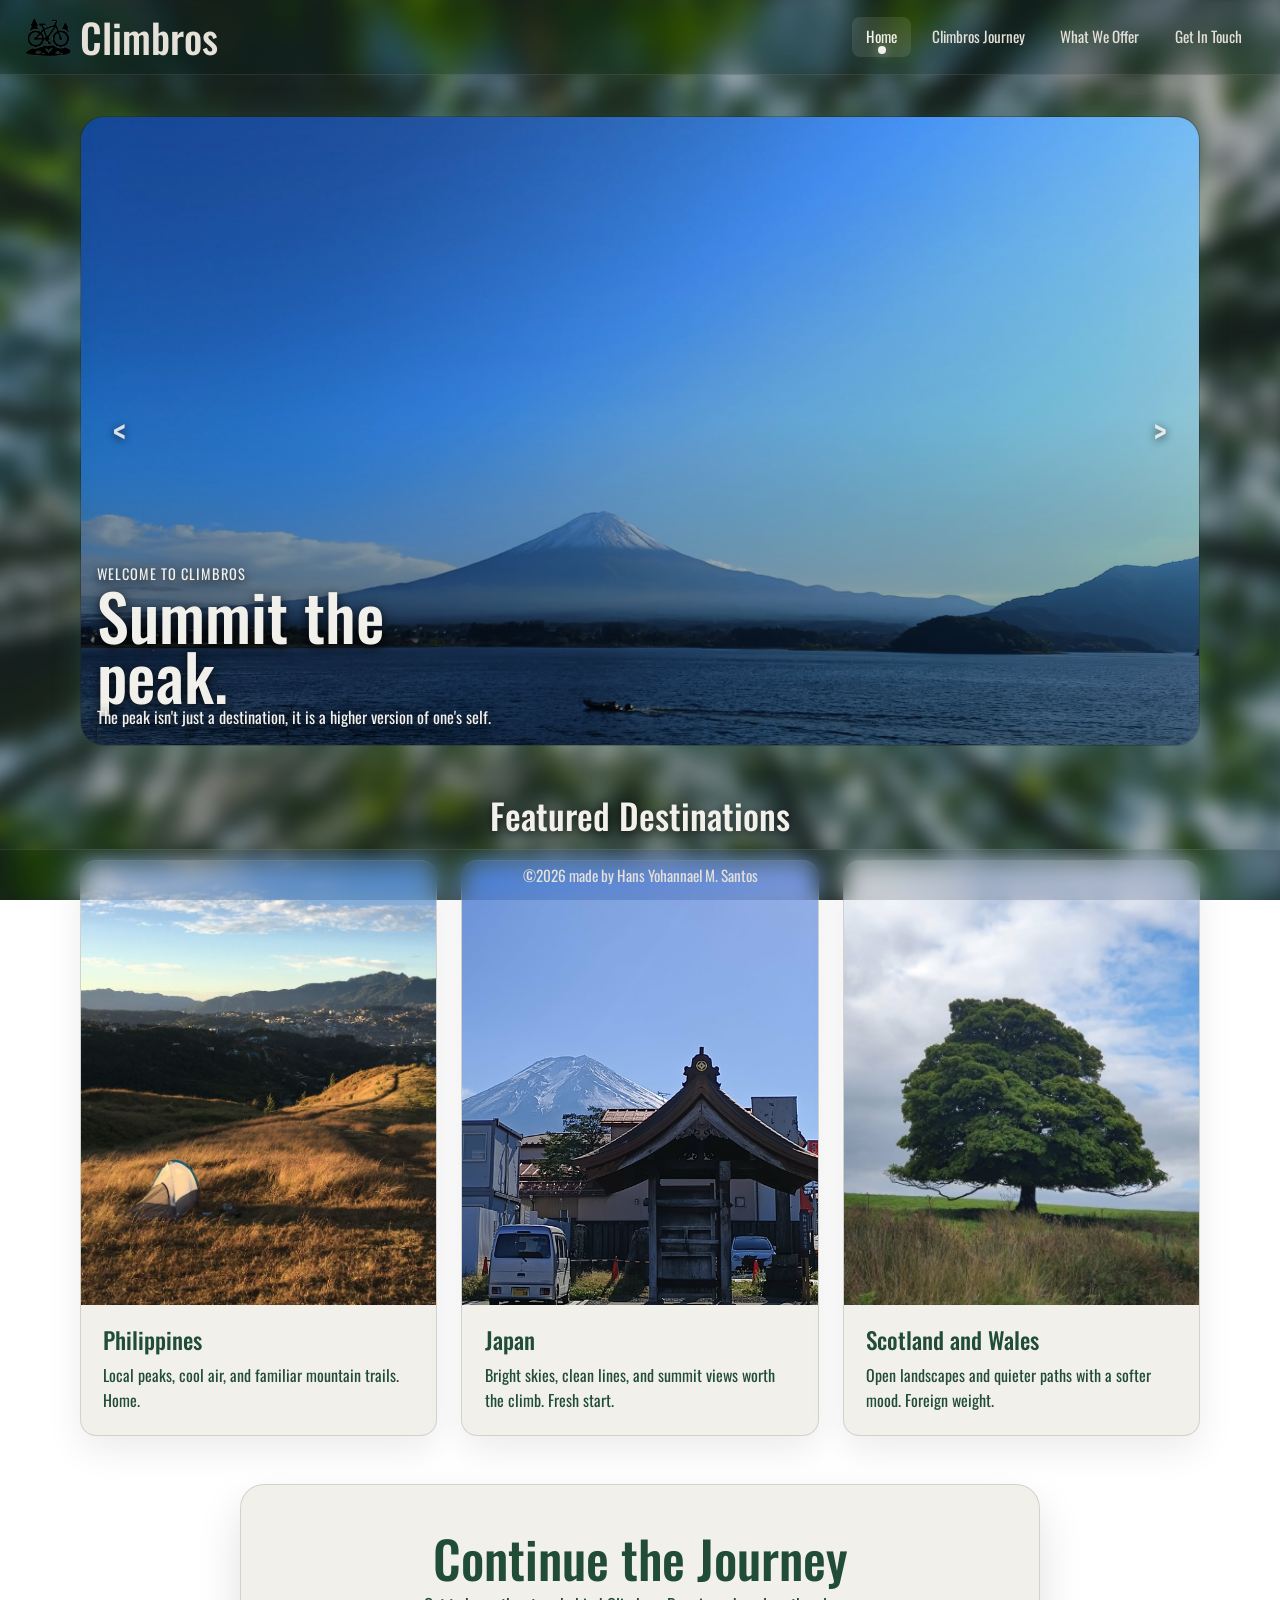
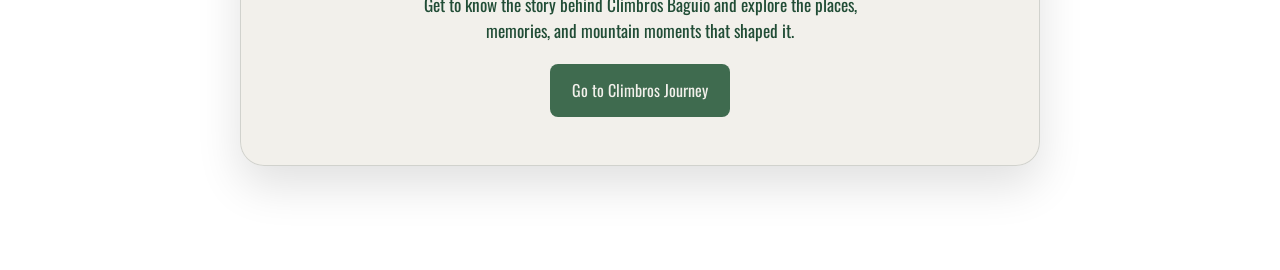
==== index.html @ 43f94ea4 "feat: setup semantic skeleton and directory" ====
<!DOCTYPE html>
<html lang="en">
<head>
  <meta charset="UTF-8">
  <meta name="viewport" content="width=device-width, initial-scale=1.0">
  <title>Climbros | Home</title>
  <link rel="preconnect" href="https://fonts.googleapis.com">
  <link rel="preconnect" href="https://fonts.gstatic.com" crossorigin>
  <link href="https://fonts.googleapis.com/css2?family=Oswald:wght@400;500;600;700&display=swap" rel="stylesheet">
  <link rel="stylesheet" href="https://cdn.jsdelivr.net/npm/bootstrap@5.3.8/dist/css/bootstrap.min.css" integrity="sha384-sRIl4kxILFvY47J16cr9ZwB07vP4J8+LH7qKQnuqkuIAvNWLzeN8tE5YBujZqJLB" crossorigin="anonymous">
  <link rel="stylesheet" href="css/styles.css">
</head>
<body class="page page--home">
  <section class="page-bg" aria-hidden="true"><img src="images/misc/canopy.jpg" alt=""></section>
  <header class="page__header header">
    <section class="header__brand"><img class="header__logo" src="images/logo.png" alt="Climbros Baguio logo"><h1 class="header__title">Climbros</h1></section>
    <nav class="header__nav nav" aria-label="Primary"><ul class="nav__list"><li class="nav__item"><a class="nav__link nav__link--active" href="index.html">Home</a></li><li class="nav__item"><a class="nav__link" href="about.html">Climbros Journey</a></li><li class="nav__item"><a class="nav__link" href="services.html">What We Offer</a></li><li class="nav__item"><a class="nav__link" href="contact.html">Get In Touch</a></li></ul></nav>
  </header>
  <main class="page__main content">
    <section class="hero" role="region" aria-label="Featured slides">
      <section class="css-slider">
        <section class="css-slider__item active"><figure><img src="images/japan done/6.png" alt="Sunrise view"><figcaption><p class="hero__eyebrow">Welcome to Climbros</p><h2 class="hero__title">Summit the peak.</h2><p class="hero__text">The peak isn't just a destination, it is a higher version of one's self.</p></figcaption></figure></section>
        <section class="css-slider__item"><figure><img src="images/europe done/1.png" alt="Grassy trail"><figcaption><h5>Lose your signal, find your senses.</h5></figcaption></figure></section>
        <section class="css-slider__item"><figure><img src="images/cordillera done/1.png" alt="Grassy trail"><figcaption><h5>Clear water, cold air, and the peace you've been searching for.</h5></figcaption></figure></section>
        <section class="css-slider__item"><figure><img src="images/europe done/2.png" alt="Grassy trail"><figcaption><h5>Leave the pavement behind and rediscover what it means to breathe.</h5></figcaption></figure></section>
        <section class="css-slider__item"><figure><img src="images/europe done/4.png" alt="Grassy trail"><figcaption><h5>Some horizons aren't meant to be seen through a screen.</h5></figcaption></figure></section>
        <section class="css-slider__item"><figure><img src="images/europe done/3.png" alt="Grassy trail"><figcaption><h5>Life is better when the only thing above you is the sky.</h5></figcaption></figure></section>
        <section class="css-slider__item"><figure><img src="images/cordillera done/2.png" alt="Grassy trail"><figcaption><h5>Seek yourself.</h5></figcaption></figure></section>
        <section class="css-slider__item"><figure><img src="images/japan done/5.png" alt="Grassy trail"><figcaption><h5>The view is waiting, all you have to do is scroll.</h5></figcaption></figure></section>
        <nav class="css-slider__controls" aria-label="Slide navigation"><button class="css-slider__prev" aria-label="Previous slide">←</button><button class="css-slider__next" aria-label="Next slide">→</button></nav>
      </section>
    </section>
    <section class="section"><h3 class="section__title">Featured Destinations</h3><section class="grid"><article class="card"><figure class="card__figure"><img class="card__image" src="images/cordillera done/camp.jpg" alt="Mount Yangbew peak"></figure><section class="card__body"><h4 class="card__title">Philippines</h4><p class="card__text">Local peaks, cool air, and familiar mountain trails. Home.</p></section></article><article class="card"><figure class="card__figure"><img class="card__image" src="images/japan done/shrine.jpg" alt="Y-shaped trail"></figure><section class="card__body"><h4 class="card__title">Japan</h4><p class="card__text">Bright skies, clean lines, and summit views worth the climb. Fresh start.</p></section></article><article class="card"><figure class="card__figure"><img class="card__image" src="images/europe done/grand tree.jpg" alt="Camping spot"></figure><section class="card__body"><h4 class="card__title">Scotland and Wales</h4><p class="card__text">Open landscapes and quieter paths with a softer mood. Foreign weight.</p></section></article></section></section>
    <section class="home__cta"><section class="home__cta-panel"><h3 class="home__cta-title">Continue the Journey</h3><p class="home__cta-text">Get to know the story behind Climbros Baguio and explore the places, memories, and mountain moments that shaped it.</p><a class="home__cta-link" href="about.html">Go to Climbros Journey</a></section></section>
  </main>
  <footer class="page__footer"><p class="footer__text">©2026 made by Hans Yohannael M. Santos</p></footer>
  <script src="https://cdn.jsdelivr.net/npm/bootstrap@5.3.8/dist/js/bootstrap.bundle.min.js" integrity="sha384-FKyoEForCGlyvwx9Hj09JcYn3nv7wiPVlz7YYwJrWVcXK/BmnVDxM+D2scQbITxI" crossorigin="anonymous"></script>
  <script>
let currentSlide = 0;
const slides = document.querySelectorAll('.css-slider__item');
const prevBtn = document.querySelector('.css-slider__prev');
const nextBtn = document.querySelector('.css-slider__next');
function showSlide(n) { slides[currentSlide].classList.remove('active'); currentSlide = (n + slides.length) % slides.length; slides[currentSlide].classList.add('active'); }
prevBtn?.addEventListener('click', () => showSlide(currentSlide - 1));
nextBtn?.addEventListener('click', () => showSlide(currentSlide + 1));
setInterval(() => showSlide(currentSlide + 1), 5000);
  </script>
</body>
</html>
---- css/styles.css ----
:root {
  --color-primary: #3f6b4f;
  --color-primary-dark: #214d36;
  --color-secondary: #e5e1d8;
  --color-secondary-soft: #f2f0eb;
  --color-neutral-100: #ffffff;
  --color-neutral-200: #f3f3f3;
  --color-neutral-700: #3e4a46;
  --color-neutral-900: #1f2b28;
  --color-primary-yellow: #ffda03;
  --color-accent: #b08d57;
  --color-forest: #214d36;
  --color-moss: #5f7a53;
  --color-fern: #7da37b;

  --space-xs: 0.25rem;
  --space-sm: 0.5rem;
  --space-md: 1rem;
  --space-lg: 1.5rem;
  --space-xl: 2rem;
  --space-2xl: 3rem;
  --space-3xl: 4rem;

  --font-body: "Oswald", sans-serif;
  --font-display: "Oswald", sans-serif;

  --text-sm: 0.95rem;
  --text-md: 1.08rem;
  --text-lg: 1.45rem;
  --text-xl: 2.2rem;
  --text-2xl: 3.4rem;

  --radius-sm: 0.5rem;
  --radius-md: 1rem;
  --radius-lg: 1.5rem;

  --shadow-sm: 0 4px 14px rgba(0, 0, 0, 0.12);
  --shadow-md: 0 10px 24px rgba(0, 0, 0, 0.18);
  --shadow-deep: 0 20px 45px rgba(0, 0, 0, 0.12);

  --header-space: 112px;
  --footer-space: 72px;
}

* { box-sizing: border-box; }
html, body { min-height: 100%; }

body {
  margin: 0;
  font-family: var(--font-body);
  color: var(--color-neutral-900);
  overflow-x: hidden;
  background: transparent;
}

img { max-width: 100%; display: block; }
a { color: inherit; text-decoration: none; }

.page {
  min-height: 100vh;
  display: flex;
  flex-direction: column;
  position: relative;
  z-index: 0;
}

.page-bg {
  position: fixed;
  inset: 0;
  z-index: -1;
  overflow: hidden;
  pointer-events: none;
}

.page-bg img {
  width: 100%;
  height: 100%;
  object-fit: cover;
  filter: blur(10px);
  transform: scale(1.08);
}

.page::after {
  content: "";
  position: fixed;
  inset: 0;
  background: rgba(10, 20, 15, 0.22);
  pointer-events: none;
  z-index: 0;
}

.page__header,
.page__main,
.page__footer {
  position: relative;
  z-index: 1;
}

.page__header {
  position: fixed;
  top: 0;
  left: 0;
  right: 0;
  background: rgba(12, 18, 16, 0.16);
  color: var(--color-secondary);
  padding: 0.7rem 0.8rem;
  backdrop-filter: blur(12px) saturate(150%);
  -webkit-backdrop-filter: blur(12px) saturate(150%);
  border-bottom: 1px solid rgba(229, 225, 216, 0.1);
  z-index: 1001;
}

.header {
  display: flex;
  flex-direction: column;
  gap: 0.75rem;
  align-items: center;
}

.header__brand {
  display: flex;
  align-items: center;
  gap: var(--space-sm);
}

.header__logo {
  width: 48px;
  height: auto;
  object-fit: contain;
}

.header__title {
  margin: 0;
  font-size: clamp(1.8rem, 5vw, 2.5rem);
  line-height: 1;
}

.nav { width: 100%; }

.nav__list {
  list-style: none;
  display: flex;
  flex-wrap: wrap;
  justify-content: center;
  gap: 0.35rem;
  padding: 0;
  margin: 0;
}

.nav__link {
  display: block;
  padding: 0.45rem 0.7rem;
  border-radius: var(--radius-sm);
  color: var(--color-secondary);
  font-size: 0.95rem;
  text-align: center;
  white-space: nowrap;
}

.nav__link:hover,
.nav__link--active {
  color: var(--color-secondary-soft);
  background: rgba(242, 240, 235, 0.1);
}

.nav__link--active {
  position: relative;
}

.nav__link--active::after {
  content: "";
  position: absolute;
  left: 50%;
  bottom: 0.18rem;
  width: 0.5rem;
  height: 0.5rem;
  transform: translateX(-50%);
  border-radius: 999px;
  background: var(--color-secondary-soft);
  box-shadow: 0 0 12px rgba(242, 240, 235, 0.55);
}

.page__main {
  flex: 1;
  padding: calc(var(--header-space) + 1rem) 1rem calc(var(--footer-space) + 2rem);
}

.content {
  max-width: 1100px;
  margin: 0 auto;
}

.content__panel {
  background: rgba(242, 240, 235, 0.96);
  border-radius: var(--radius-lg);
  box-shadow: var(--shadow-deep);
  padding: var(--space-xl);
  border: 1px solid rgba(62, 74, 70, 0.18);
  color: var(--color-primary-dark);
}

.section {
  margin-top: 2.25rem;
}

.section__title {
  margin: 0 0 var(--space-lg);
  font-size: var(--text-xl);
  color: var(--color-secondary-soft);
  text-align: center;
  text-shadow: 0 2px 10px rgba(0, 0, 0, 0.75);
}

.css-slider {
  position: relative;
  height: 58vh;
  min-height: 360px;
  overflow: hidden;
  border-radius: var(--radius-lg);
  border: 1px solid rgba(62, 74, 70, 0.25);
  box-shadow: 0 0 30px rgba(93, 176, 147, 0.2);
  background: rgba(0, 0, 0, 0.12);
}

.css-slider::before {
  content: "";
  position: absolute;
  inset: 0;
  background: linear-gradient(to top, rgba(0,0,0,0.52), rgba(0,0,0,0.16) 52%, rgba(0,0,0,0.04) 100%);
  z-index: 1;
  pointer-events: none;
}

.css-slider__item {
  position: absolute;
  inset: 0;
  opacity: 0;
  transition: opacity 0.6s ease-in-out;
}

.css-slider__item.active { opacity: 1; }

.css-slider__item figure {
  height: 100%;
  margin: 0;
  position: relative;
}

.css-slider__item img {
  height: 100%;
  width: 100%;
  object-fit: cover;
}

.css-slider__item figcaption {
  position: absolute;
  left: 1rem;
  right: 1rem;
  bottom: 1rem;
  padding: 0;
  max-width: 34rem;
  color: #f2f0eb;
  z-index: 2;
  text-align: left;
  background: transparent;
  display: block;
}

.css-slider__item figcaption .hero__eyebrow,
.css-slider__item figcaption .hero__title,
.css-slider__item figcaption .hero__text,
.css-slider__item figcaption h5 {
  margin: 0;
  color: #f2f0eb;
  text-shadow: 0 3px 12px rgba(0, 0, 0, 0.9);
  text-align: left;
}

.css-slider__item figcaption h5 {
  font-size: clamp(1.05rem, 2vw, 1.35rem);
  line-height: 1.08;
  max-width: 16ch;
}

.hero__eyebrow {
  text-transform: uppercase;
  letter-spacing: 1px;
  font-size: 0.9rem;
}

.hero__title {
  margin: 0 0 0.5rem;
  font-size: clamp(2.2rem, 7vw, 4.6rem);
  line-height: 0.95;
  max-width: 12ch;
}

.hero__text {
  margin: 0;
  font-size: 1.02rem;
  line-height: 1.4;
  max-width: 30rem;
}

.css-slider__controls {
  position: absolute;
  inset: 0;
  display: flex;
  justify-content: space-between;
  align-items: center;
  padding: 0 0.6rem;
  z-index: 20;
  pointer-events: none;
}

.css-slider__prev,
.css-slider__next {
  width: 46px;
  height: 46px;
  border: 0;
  background: transparent;
  color: rgba(242, 240, 235, 0.95);
  cursor: pointer;
  pointer-events: auto;
  opacity: 0.92;
  font-size: 0;
  position: relative;
  transition: transform .18s ease, opacity .18s ease;
}

.css-slider__prev::before,
.css-slider__next::before {
  content: "<";
  position: absolute;
  inset: 0;
  display: grid;
  place-items: center;
  font-size: 2.3rem;
  line-height: 1;
  font-weight: 400;
  color: rgba(242, 240, 235, 0.96);
  text-shadow: 0 2px 10px rgba(0,0,0,.75);
}

.css-slider__next::before { content: ">"; }

.css-slider__prev:hover,
.css-slider__next:hover {
  opacity: 1;
  transform: scale(1.08);
}

.grid,
.feature-grid {
  display: grid;
  grid-template-columns: 1fr;
  gap: 1.25rem;
  margin-top: 1.25rem;
}

.card,
.feature-card {
  background: rgba(242, 240, 235, 0.96);
  border-radius: var(--radius-md);
  overflow: hidden;
  box-shadow: 0 14px 36px rgba(0, 0, 0, 0.08);
  border: 1px solid rgba(62, 74, 70, 0.18);
  transition: transform 0.25s ease, box-shadow 0.25s ease;
  color: var(--color-primary-dark);
}

.card:hover,
.feature-card:hover {
  transform: translateY(-4px);
  box-shadow: 0 22px 48px rgba(0, 0, 0, 0.14);
}

.card__figure { margin: 0; }

.card__image {
  width: 100%;
  aspect-ratio: 4/5;
  object-fit: cover;
  background: linear-gradient(135deg, #d9d9d9, #b8d2c0);
  transition: transform 0.35s ease;
}

.card:hover .card__image { transform: scale(1.05); }

.card__body { padding: 1.4rem; }

.card__title,
.feature-card__title,
.about__title,
.home__cta-title {
  color: var(--color-primary-dark);
  text-shadow: none;
  font-size: clamp(2.4rem, 4vw, 4rem);
  line-height: 1;
}

.country-carousel__title {
  color: var(--color-secondary-soft);
  text-shadow: 0 2px 10px rgba(0, 0, 0, 0.75);
  font-size: clamp(2rem, 4vw, 3rem);
  text-align: center;
  width: 100%;
  margin: 0 0 0.5rem;
  line-height: 1;
  padding: 0;
}

.card__title,
.feature-card__title {
  margin: 0 0 0.75rem;
  font-size: var(--text-lg);
}

.card__text,
.feature-card__text {
  margin: 0;
  color: var(--color-primary-dark);
  line-height: 1.55;
}

.feature-card {
  padding: 1.4rem;
  text-align: center;
}

.feature-card__title {
  margin: 0 0 0.75rem;
}

.about__profile {
  display: grid;
  grid-template-columns: 1fr;
  gap: 1.5rem;
  align-items: center;
}

.about__figure {
  margin: 0;
  background: var(--color-neutral-100);
  border-radius: var(--radius-md);
  padding: var(--space-md);
  box-shadow: var(--shadow-sm);
}

.about__image {
  width: 100%;
  aspect-ratio: 1/1;
  object-fit: cover;
  border-radius: var(--radius-md);
}

.about__caption {
  margin-top: var(--space-sm);
  text-align: center;
  color: var(--color-neutral-700);
  font-size: var(--text-sm);
}

.about__eyebrow {
  margin: 0 0 var(--space-sm);
  text-transform: uppercase;
  letter-spacing: 1px;
  color: var(--color-primary-dark);
  font-size: var(--text-sm);
}

.about__title {
  margin: 0 0 var(--space-md);
  font-size: var(--text-xl);
  text-align: center;
}

.about__text {
  margin: 0 auto var(--space-md);
  color: var(--color-primary-dark);
  font-size: var(--text-md);
  line-height: 1.5;
  text-align: center;
  max-width: 62ch;
}

.form {
  display: grid;
  gap: var(--space-md);
  max-width: 700px;
  width: 100%;
  margin: 0 auto;
}

.form__group {
  display: grid;
  gap: var(--space-sm);
}

.form__label {
  font-size: var(--text-sm);
  color: var(--color-primary-dark);
}

.form__input,
.form__textarea {
  width: 100%;
  border: 2px solid rgba(31, 43, 40, 0.14);
  border-radius: var(--radius-sm);
  padding: var(--space-md);
  font: inherit;
  background: rgba(242, 240, 235, 0.98);
  color: var(--color-primary-dark);
}

.form__textarea {
  min-height: 160px;
  resize: vertical;
}

.button {
  display: inline-block;
  border: none;
  background: var(--color-primary);
  color: var(--color-secondary);
  padding: var(--space-md) var(--space-lg);
  border-radius: var(--radius-sm);
  font: inherit;
  cursor: pointer;
  transition: background 0.2s ease, color 0.2s ease, transform 0.2s ease;
  justify-self: center;
  width: 100%;
  max-width: 240px;
}

.button:hover {
  background: var(--color-primary-dark);
  color: var(--color-secondary-soft);
  transform: translateY(-1px);
}

.home__cta {
  display: flex;
  justify-content: center;
  margin-top: 3rem;
}

.home__cta-panel {
  width: 100%;
  max-width: 800px;
  background: rgba(242, 240, 235, 0.96);
  border: 1px solid rgba(62, 74, 70, 0.18);
  border-radius: var(--radius-lg);
  padding: var(--space-2xl);
  box-shadow: var(--shadow-deep);
  text-align: center;
  color: var(--color-primary-dark);
}

.home__cta-text {
  margin: 0 auto 1.25rem;
  max-width: 55ch;
  color: var(--color-primary-dark);
  font-size: var(--text-md);
  line-height: 1.5;
}

.home__cta-link {
  display: inline-block;
  padding: 0.9rem 1.4rem;
  border-radius: var(--radius-sm);
  background: var(--color-primary);
  color: var(--color-secondary-soft);
}

.home__cta-link:hover {
  background: var(--color-primary-dark);
}

.country-carousel {
  margin-top: 2.5rem;
  display: flex;
  flex-direction: column;
  align-items: center;
}

.country-carousel__text {
  margin: 0 auto 0.75rem;
  max-width: 55ch;
  color: var(--color-secondary-soft);
  text-align: center;
  line-height: 1.5;
  text-shadow: 0 2px 10px rgba(0, 0, 0, 0.75);
  font-size: 1rem;
}

.country-carousel .css-slider {
  width: 100%;
  max-width: 1100px;
  margin: 0 auto;
}

.country-carousel .hero__eyebrow {
  font-size: 0.8rem;
  margin: 0 0 0.2rem;
}

.country-carousel .hero__title {
  font-size: clamp(1.8rem, 3.8vw, 3rem);
  line-height: 0.98;
  max-width: 11ch;
  margin: 0 0 0.25rem;
}

.country-carousel .hero__text {
  font-size: 0.95rem;
  line-height: 1.35;
  max-width: 26ch;
  margin: 0;
}

.country-carousel .css-slider__item figcaption h5 {
  font-size: clamp(1.05rem, 2vw, 1.35rem);
  line-height: 1.08;
  max-width: 16ch;
  margin: 0;
}

.contact__social {
  margin-top: var(--space-2xl);
  text-align: center;
}

.contact__links {
  display: flex;
  justify-content: center;
  align-items: center;
  gap: var(--space-md);
  flex-wrap: wrap;
  font-style: normal;
}

.contact__link {
  display: inline-block;
  padding: var(--space-sm) var(--space-md);
  border-radius: var(--radius-sm);
  background: var(--color-primary);
  color: var(--color-secondary-soft);
  transition: background 0.2s ease, color 0.2s ease;
}

.contact__link:hover {
  background: var(--color-primary-dark);
  color: var(--color-secondary-soft);
}

.page__footer {
  position: fixed;
  bottom: 0;
  left: 0;
  right: 0;
  background: rgba(12, 18, 16, 0.16);
  color: var(--color-secondary);
  display: flex;
  justify-content: center;
  align-items: center;
  text-align: center;
  padding: 0.85rem 1.2rem;
  backdrop-filter: blur(12px) saturate(150%);
  -webkit-backdrop-filter: blur(12px) saturate(150%);
  border-top: 1px solid rgba(229, 225, 216, 0.1);
  z-index: 1001;
}

.footer__text {
  margin: 0;
  font-size: var(--text-sm);
  text-align: center;
}

@media (min-width: 768px) {
  :root { --header-space: 96px; }

  .page__header { padding: 0.9rem 1.5rem; }

  .header {
    flex-direction: row;
    justify-content: space-between;
    align-items: center;
  }

  .nav { width: auto; }

  .nav__list {
    flex-direction: row;
    justify-content: center;
    gap: 0.4rem;
  }

  .nav__link { padding: 0.55rem 0.9rem; }

  .page__main {
    padding-left: 1.5rem;
    padding-right: 1.5rem;
  }

  .grid,
  .feature-grid {
    grid-template-columns: repeat(2, minmax(0, 1fr));
    gap: 1.5rem;
  }

  .about__profile {
    grid-template-columns: minmax(240px, 300px) minmax(0, 1fr);
    gap: 2rem;
  }

  .css-slider {
    height: 65vh;
    min-height: 500px;
  }

  .css-slider__controls { padding: 0 1rem; }
}

@media (min-width: 1024px) {
  :root { --header-space: 100px; }

  .content { max-width: 1200px; }

  .grid {
    grid-template-columns: repeat(3, minmax(0, 1fr));
  }

  .feature-grid {
    grid-template-columns: repeat(2, minmax(0, 1fr));
  }

  .page__main {
    padding-left: 2.5rem;
    padding-right: 2.5rem;
  }

  .css-slider {
    height: 70vh;
    min-height: 600px;
  }

  .hero__title {
    font-size: clamp(3rem, 5vw, 5.4rem);
  }

  .section {
    margin-top: 3rem;
  }
}
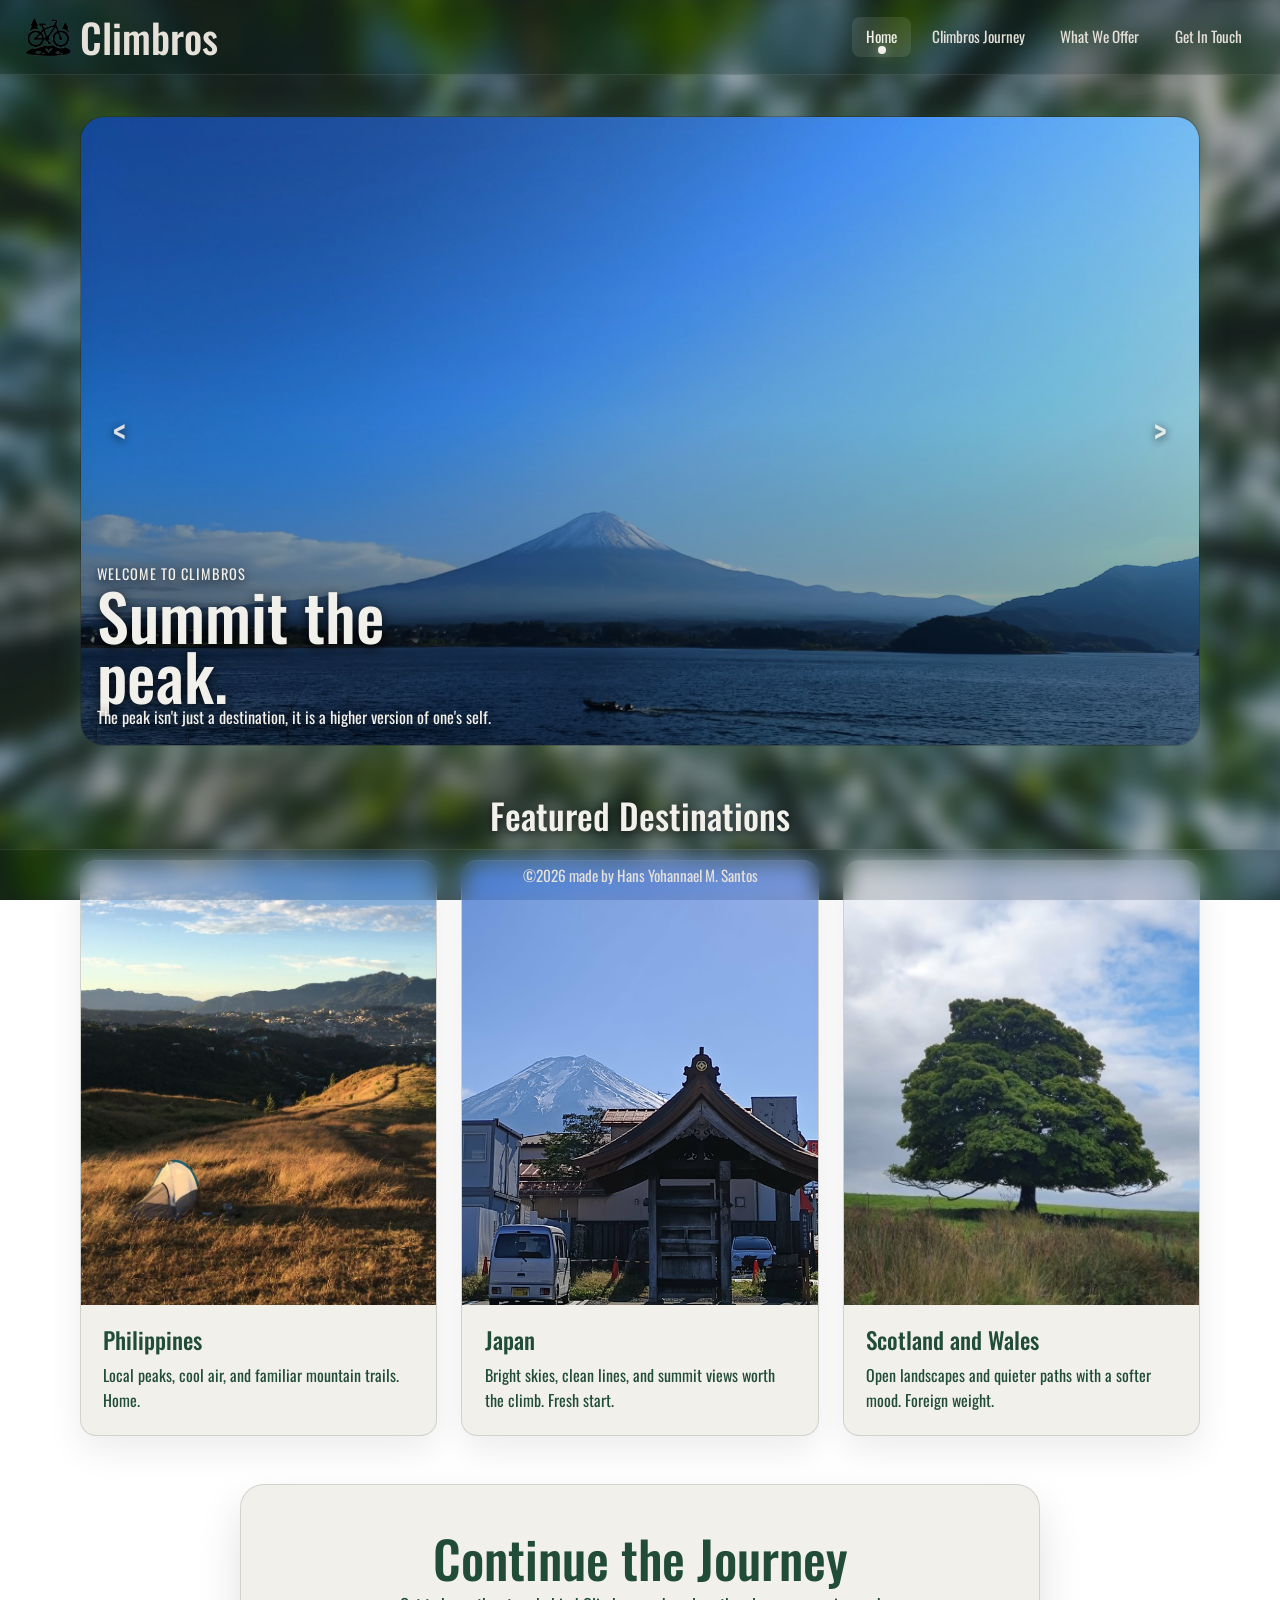
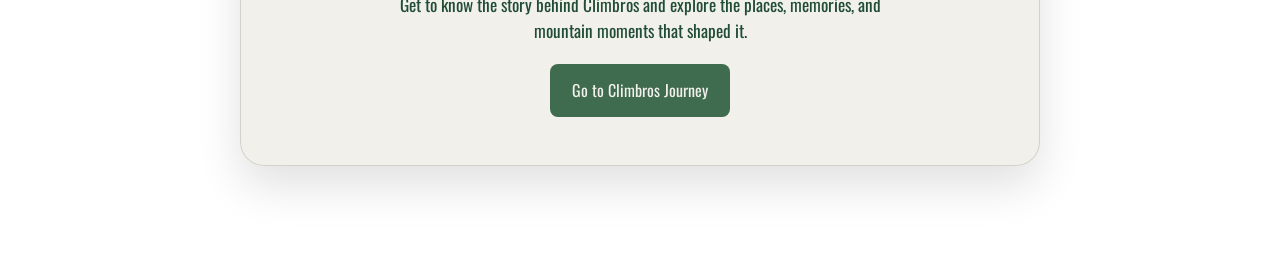
==== commit 603c2659: "Updated content" ====
--- a/index.html
+++ b/index.html
@@ -31,7 +31,7 @@
       </section>
     </section>
     <section class="section"><h3 class="section__title">Featured Destinations</h3><section class="grid"><article class="card"><figure class="card__figure"><img class="card__image" src="images/cordillera done/camp.jpg" alt="Mount Yangbew peak"></figure><section class="card__body"><h4 class="card__title">Philippines</h4><p class="card__text">Local peaks, cool air, and familiar mountain trails. Home.</p></section></article><article class="card"><figure class="card__figure"><img class="card__image" src="images/japan done/shrine.jpg" alt="Y-shaped trail"></figure><section class="card__body"><h4 class="card__title">Japan</h4><p class="card__text">Bright skies, clean lines, and summit views worth the climb. Fresh start.</p></section></article><article class="card"><figure class="card__figure"><img class="card__image" src="images/europe done/grand tree.jpg" alt="Camping spot"></figure><section class="card__body"><h4 class="card__title">Scotland and Wales</h4><p class="card__text">Open landscapes and quieter paths with a softer mood. Foreign weight.</p></section></article></section></section>
-    <section class="home__cta"><section class="home__cta-panel"><h3 class="home__cta-title">Continue the Journey</h3><p class="home__cta-text">Get to know the story behind Climbros Baguio and explore the places, memories, and mountain moments that shaped it.</p><a class="home__cta-link" href="about.html">Go to Climbros Journey</a></section></section>
+    <section class="home__cta"><section class="home__cta-panel"><h3 class="home__cta-title">Continue the Journey</h3><p class="home__cta-text">Get to know the story behind Climbros and explore the places, memories, and mountain moments that shaped it.</p><a class="home__cta-link" href="about.html">Go to Climbros Journey</a></section></section>
   </main>
   <footer class="page__footer"><p class="footer__text">©2026 made by Hans Yohannael M. Santos</p></footer>
   <script src="https://cdn.jsdelivr.net/npm/bootstrap@5.3.8/dist/js/bootstrap.bundle.min.js" integrity="sha384-FKyoEForCGlyvwx9Hj09JcYn3nv7wiPVlz7YYwJrWVcXK/BmnVDxM+D2scQbITxI" crossorigin="anonymous"></script>
